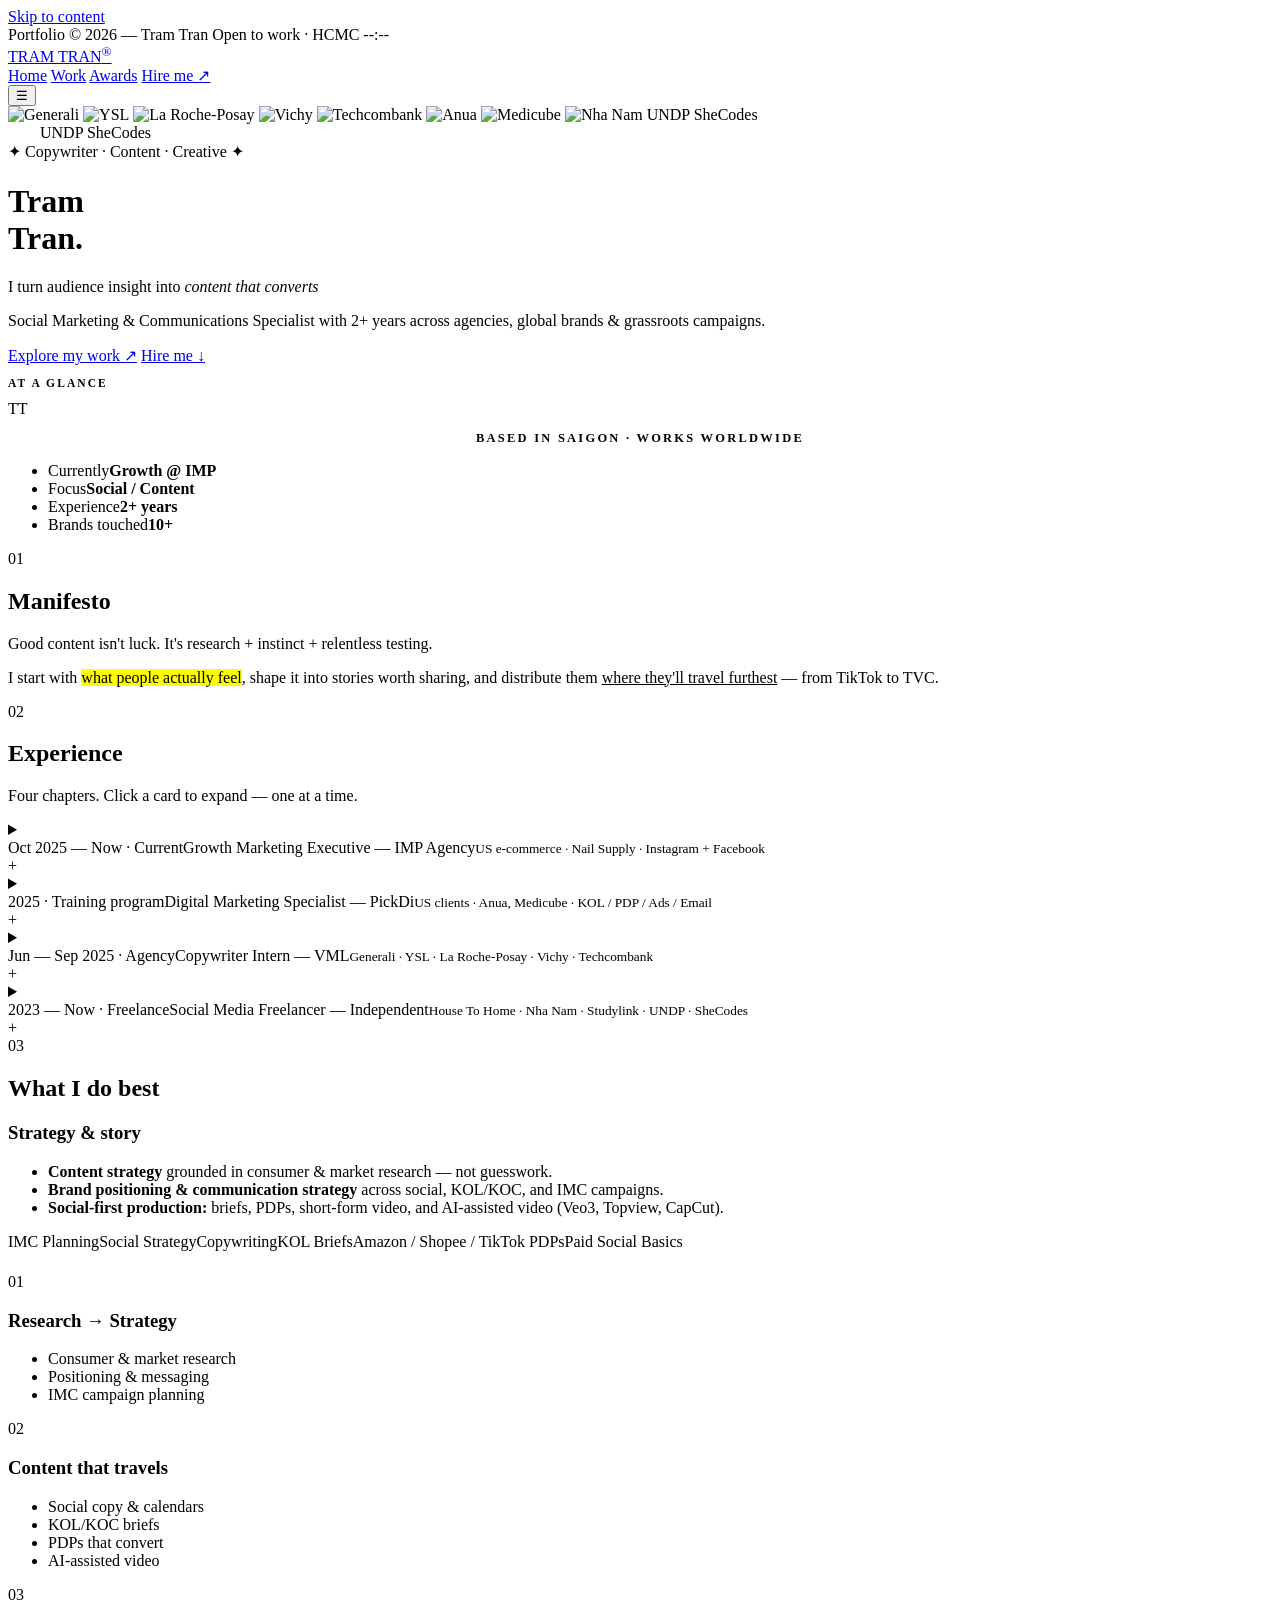
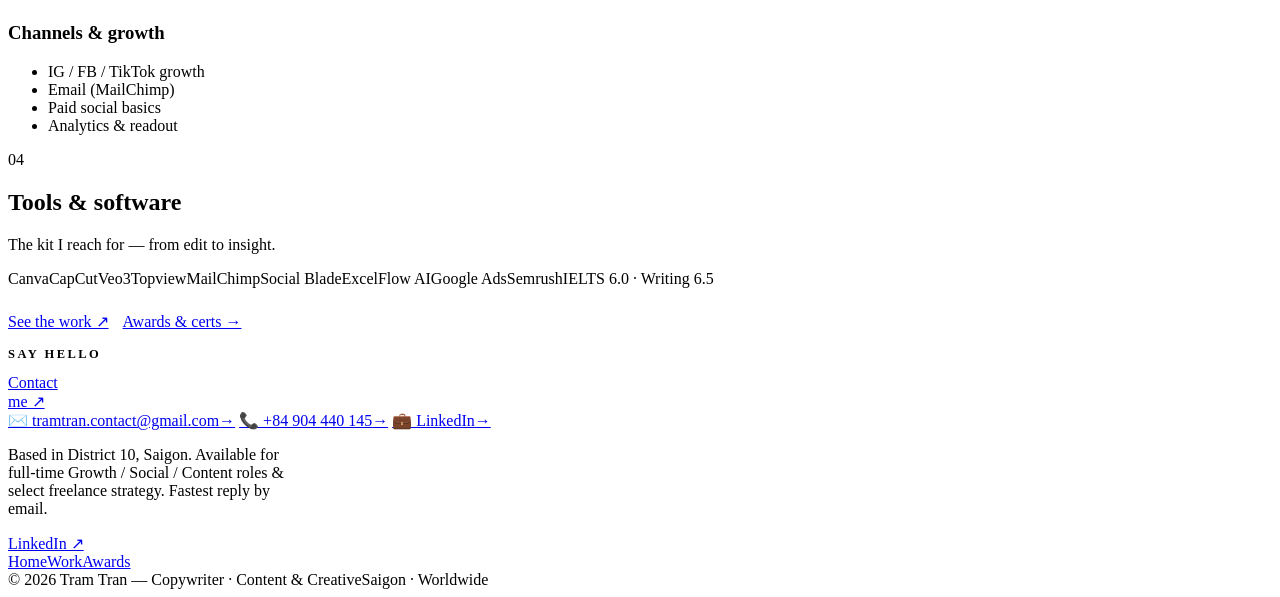
==== index.html @ 4efa406a "Add files via upload" ====
<!DOCTYPE html>
<html lang="en">
<head>
<meta charset="UTF-8" />
<meta name="viewport" content="width=device-width, initial-scale=1.0" />
<title>Tram Tran — Copywriter · Content & Creative Marketing</title>
<meta name="description" content="Portfolio of Tram Tran — Copywriter and Content & Creative Marketing professional. Campaign work, social content, and brand storytelling." />
<link rel="preconnect" href="https://fonts.googleapis.com">
<link rel="preconnect" href="https://fonts.gstatic.com" crossorigin>
<link href="https://fonts.googleapis.com/css2?family=Archivo+Black&family=Instrument+Serif:ital@0;1&family=Space+Grotesk:wght@400;500;700&display=swap" rel="stylesheet">
<link rel="stylesheet" href="assets/css/style.css" />
</head>
<body data-page="home">
<a class="skip" href="#main">Skip to content</a>

<div class="topbar">
  <span>Portfolio © 2026 — Tram Tran</span>
  <span class="live"><span class="pulse"></span> Open to work · <span id="clock">HCMC --:--</span></span>
</div>

<nav class="site" aria-label="Primary">
  <div class="wrap nav-in">
    <a class="logo" href="index.html">TRAM TRAN<sup>®</sup></a>
    <div class="menu" id="menu">
      <a href="index.html" data-nav="home">Home</a>
      <a href="work.html" data-nav="work">Work</a>
      <a href="awards.html" data-nav="awards">Awards</a>
      <a class="hire" href="https://www.linkedin.com/in/tranthithuytram/" target="_blank" rel="noopener">Hire me ↗</a>
    </div>
    <button class="burger" id="burger" aria-label="Toggle menu" aria-expanded="false" onclick="this.setAttribute('aria-expanded', document.getElementById('menu').classList.toggle('open'))">☰</button>
  </div>
</nav>

<div class="logo-marquee" role="region" aria-label="Brands I've worked with">
  <div class="lm-track">
    <div class="lm-set">
      <span class="lm-item"><img src="assets/logos/generali.png" alt="Generali" loading="lazy" /></span>
      <span class="lm-item"><img src="assets/logos/ysl.png" alt="YSL" loading="lazy" /></span>
      <span class="lm-item"><img src="assets/logos/la-roche-posay.png" alt="La Roche-Posay" loading="lazy" /></span>
      <span class="lm-item"><img src="assets/logos/vichy.png" alt="Vichy" loading="lazy" /></span>
      <span class="lm-item"><img src="assets/logos/techcombank.png" alt="Techcombank" loading="lazy" /></span>
      <span class="lm-item"><img src="assets/logos/anua.png" alt="Anua" loading="lazy" /></span>
      <span class="lm-item"><img src="assets/logos/medicube.png" alt="Medicube" loading="lazy" /></span>
      <span class="lm-item"><img src="assets/logos/nha-nam.png" alt="Nha Nam" loading="lazy" /></span>
      <span class="lm-item"><span class="lm-name">UNDP</span></span>
      <span class="lm-item"><span class="lm-name">SheCodes</span></span>
    </div>
    <div class="lm-set" aria-hidden="true">
      <span class="lm-item"><img src="assets/logos/generali.png" alt="" loading="lazy" /></span>
      <span class="lm-item"><img src="assets/logos/ysl.png" alt="" loading="lazy" /></span>
      <span class="lm-item"><img src="assets/logos/la-roche-posay.png" alt="" loading="lazy" /></span>
      <span class="lm-item"><img src="assets/logos/vichy.png" alt="" loading="lazy" /></span>
      <span class="lm-item"><img src="assets/logos/techcombank.png" alt="" loading="lazy" /></span>
      <span class="lm-item"><img src="assets/logos/anua.png" alt="" loading="lazy" /></span>
      <span class="lm-item"><img src="assets/logos/medicube.png" alt="" loading="lazy" /></span>
      <span class="lm-item"><img src="assets/logos/nha-nam.png" alt="" loading="lazy" /></span>
      <span class="lm-item"><span class="lm-name">UNDP</span></span>
      <span class="lm-item"><span class="lm-name">SheCodes</span></span>
    </div>
  </div>
</div>

<header class="hero">
  <div class="wrap hero-grid">
    <div>
      <span class="kick">✦ Copywriter · Content · Creative ✦</span>
      <h1 class="display mega">Tram<br /><span class="stroke">Tran</span><span style="color:var(--orange)">.</span></h1>
      <p class="subtitle">I turn audience insight into <em id="roles">content that converts</em></p>
      <p class="hero-desc">Social Marketing &amp; Communications Specialist with 2+ years across agencies, global brands &amp; grassroots campaigns.</p>
      <div class="hero-cta">
        <a class="btn hot" href="work.html">Explore my work ↗</a>
        <a class="btn" href="#hello">Hire me ↓</a>
      </div>
    </div>
    <aside class="badge-card" aria-label="At a glance">
      <p style="font-size:.72rem;font-weight:700;letter-spacing:.18em">AT A GLANCE</p>
      <div class="mono">TT</div>
      <p style="text-align:center;font-size:.78rem;letter-spacing:.18em;font-weight:700">BASED IN SAIGON · WORKS WORLDWIDE</p>
      <ul>
        <li><span>Currently</span><b>Growth @ IMP</b></li>
        <li><span>Focus</span><b>Social / Content</b></li>
        <li><span>Experience</span><b>2+ years</b></li>
        <li><span>Brands touched</span><b>10+</b></li>
      </ul>
    </aside>
  </div>
</header>

<main id="main">
<div class="wrap">

  <section class="block" aria-labelledby="manifesto-h">
    <div class="sec-head reveal"><span class="num">01</span><h2 class="big" id="manifesto-h">Mani<span class="hl">festo</span></h2></div>
    <p class="lead reveal">Good content isn't luck. It's research + instinct + relentless testing.</p>
    <p class="manifesto reveal">I start with <mark>what people actually feel</mark>, shape it into stories worth sharing, and distribute them <u>where they'll travel furthest</u> — from TikTok to TVC.</p>
  </section>

  <section class="block" aria-labelledby="exp-h">
    <div class="sec-head reveal"><span class="num">02</span><h2 class="big" id="exp-h">Experi<span class="hl">ence</span></h2></div>
    <p class="lead reveal">Four chapters. Click a card to expand — one at a time.</p>

    <details class="exp reveal" id="exp-imp">
      <summary><div><span class="when now">Oct 2025 — Now · Current</span><span class="t">Growth Marketing Executive — IMP Agency</span><small>US e-commerce · Nail Supply · Instagram + Facebook</small></div><span class="plus" aria-hidden="true">+</span></summary>
      <div class="d-body">
        <ul>
          <li>Built and managed Instagram &amp; Facebook from zero to <strong>8,000 organic reach / month</strong>.</li>
          <li>Researched US e-commerce customers to propose channel strategy, content pillars, and posting cadence.</li>
          <li>Develop content ideas and publish blog content on the website.</li>
        </ul>
        <p class="role-line">References: IMP Marketing (Facebook · Instagram) · Nail Supply Brand Owner (Instagram)</p>
        <a class="view-link" href="work/imp-marketing.html">View projects ↗</a>
      </div>
    </details>

    <details class="exp reveal" id="exp-pickdi">
      <summary><div><span class="when">2025 · Training program</span><span class="t">Digital Marketing Specialist — PickDi</span><small>US clients · Anua, Medicube · KOL / PDP / Ads / Email</small></div><span class="plus" aria-hidden="true">+</span></summary>
      <div class="d-body">
        <ul>
          <li>Wrote and designed <strong>content briefs for US KOLs/KOCs</strong> promoting skincare brands (Anua, Medicube).</li>
          <li>Wrote Product Detail Pages (PDPs) for <strong>Amazon, Shopee &amp; TikTok Shop</strong>.</li>
          <li>Supported email marketing campaigns for US clients; operated Facebook &amp; TikTok Ads under senior guidance.</li>
        </ul>
        <a class="view-link" href="work/pickdi.html">View projects ↗</a>
      </div>
    </details>

    <details class="exp reveal" id="exp-vml">
      <summary><div><span class="when">Jun — Sep 2025 · Agency</span><span class="t">Copywriter Intern — VML</span><small>Generali · YSL · La Roche-Posay · Vichy · Techcombank</small></div><span class="plus" aria-hidden="true">+</span></summary>
      <div class="d-body">
        <ul>
          <li>Supported development of Generali TVC <em>“Sống trọn vẹn từng khoảnh khắc.”</em></li>
          <li>Wrote TikTok content briefs for <strong>YSL, La Roche-Posay &amp; Vichy</strong>; contributed strategic ideation for <strong>YSL Libre Q3 2025</strong>.</li>
          <li>Wrote social content for Techcombank <em>“Anh Trai Vượt Ngàn Chông Gai”</em> concert — Days 7 &amp; 8.</li>
        </ul>
        <a class="view-link" href="work/vml-yr.html">View projects ↗</a>
      </div>
    </details>

    <details class="exp reveal" id="exp-freelance">
      <summary><div><span class="when">2023 — Now · Freelance</span><span class="t">Social Media Freelancer — Independent</span><small>House To Home · Nha Nam · Studylink · UNDP · SheCodes</small></div><span class="plus" aria-hidden="true">+</span></summary>
      <div class="d-body">
        <ul>
          <li><strong>House To Home (2025):</strong> fanpage content design &amp; writing; monthly content ideation.</li>
          <li><strong>Nha Nam Publishing (2025):</strong> content strategy &amp; social posts; coordinated book events.</li>
          <li><strong>Study-abroad TikTok (2024, with Studylink):</strong> channel content &amp; video production.</li>
          <li><strong>UNDP YDCC (2024) &amp; SheCodes Vietnam (2023):</strong> social content; coordinated design &amp; tech teams.</li>
        </ul>
        <a class="view-link" href="work/freelance.html">View projects ↗</a>
      </div>
    </details>
  </section>

  <section class="block" aria-labelledby="dobest-h">
    <div class="sec-head reveal"><span class="num">03</span><h2 class="big" id="dobest-h">What I <span class="hl">do best</span></h2></div>
    <div class="about-grid single">
      <div class="about-card reveal">
        <h3>Strategy &amp; story</h3>
        <ul>
          <li><strong>Content strategy</strong> grounded in consumer &amp; market research — not guesswork.</li>
          <li><strong>Brand positioning &amp; communication strategy</strong> across social, KOL/KOC, and IMC campaigns.</li>
          <li><strong>Social-first production:</strong> briefs, PDPs, short-form video, and AI-assisted video (Veo3, Topview, CapCut).</li>
        </ul>
        <div class="tool-cloud">
          <span>IMC Planning</span><span>Social Strategy</span><span>Copywriting</span><span>KOL Briefs</span><span>Amazon / Shopee / TikTok PDPs</span><span>Paid Social Basics</span>
        </div>
      </div>
    </div>
    <div class="serv-grid" style="margin-top:22px">
      <div class="serv reveal"><div class="big">01</div><h3>Research → Strategy</h3><ul><li>Consumer &amp; market research</li><li>Positioning &amp; messaging</li><li>IMC campaign planning</li></ul></div>
      <div class="serv reveal"><div class="big">02</div><h3>Content that travels</h3><ul><li>Social copy &amp; calendars</li><li>KOL/KOC briefs</li><li>PDPs that convert</li><li>AI-assisted video</li></ul></div>
      <div class="serv reveal"><div class="big">03</div><h3>Channels &amp; growth</h3><ul><li>IG / FB / TikTok growth</li><li>Email (MailChimp)</li><li>Paid social basics</li><li>Analytics &amp; readout</li></ul></div>
    </div>
  </section>

  <section class="block" aria-labelledby="tools-h">
    <div class="sec-head reveal"><span class="num">04</span><h2 class="big" id="tools-h">Tools <span class="hl">&amp; soft</span>ware</h2></div>
    <p class="lead reveal">The kit I reach for — from edit to insight.</p>
    <div class="tool-cloud reveal">
      <span>Canva</span><span>CapCut</span><span>Veo3</span><span>Topview</span><span>MailChimp</span><span>Social Blade</span><span>Excel</span><span>Flow AI</span><span>Google Ads</span><span>Semrush</span><span>IELTS 6.0 · Writing 6.5</span>
    </div>
    <p class="reveal" style="margin-top:24px"><a class="btn hot" href="work.html">See the work ↗</a> <a class="btn" href="awards.html" style="margin-left:10px">Awards &amp; certs →</a></p>
  </section>

</div>
</main>

<footer class="site" id="hello">
  <div class="wrap">
    <p style="letter-spacing:.2em;font-weight:700;font-size:.78rem">SAY HELLO</p>
    <a class="giant" href="mailto:tramtran.contact@gmail.com">Contact<br />me ↗</a>
    <div class="f-grid">
      <div class="f-card">
        <a href="mailto:tramtran.contact@gmail.com"><span>✉️ tramtran.contact@gmail.com</span><span>→</span></a>
        <a href="tel:+84904440145"><span>📞 +84 904 440 145</span><span>→</span></a>
        <a href="https://www.linkedin.com/in/tranthithuytram/" target="_blank" rel="noopener"><span>💼 LinkedIn</span><span>→</span></a>
      </div>
      <div>
        <p style="max-width:36ch">Based in District 10, Saigon. Available for full-time Growth / Social / Content roles &amp; select freelance strategy. Fastest reply by email.</p>
        <div class="hero-cta"><a class="btn" style="background:var(--lime)" href="https://www.linkedin.com/in/tranthithuytram/" target="_blank" rel="noopener">LinkedIn ↗</a></div>
        <div class="f-nav"><a href="index.html">Home</a><a href="work.html">Work</a><a href="awards.html">Awards</a></div>
      </div>
    </div>
    <div class="bottom"><span>© <span id="yr">2026</span> Tram Tran — Copywriter · Content &amp; Creative</span><span>Saigon · Worldwide</span></div>
  </div>
</footer>

<script src="assets/js/main.js" defer></script>
</body>
</html>
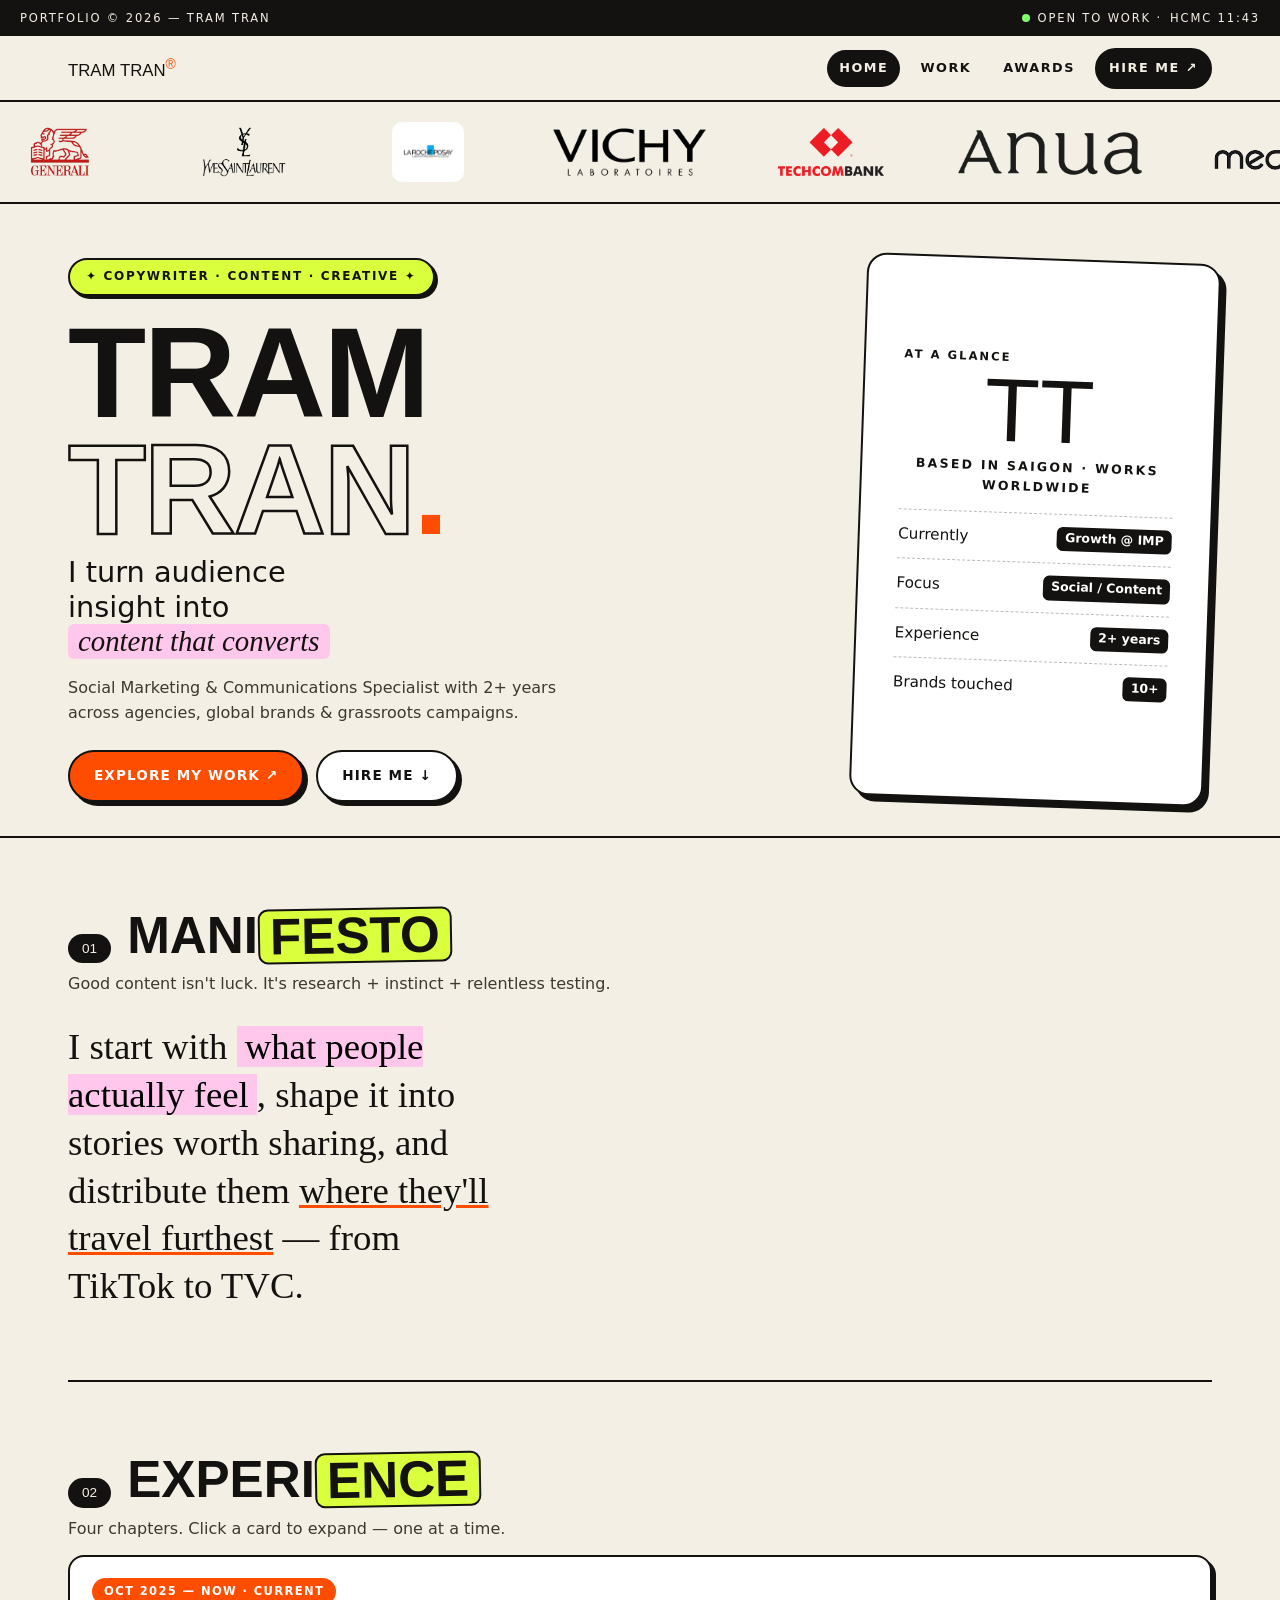
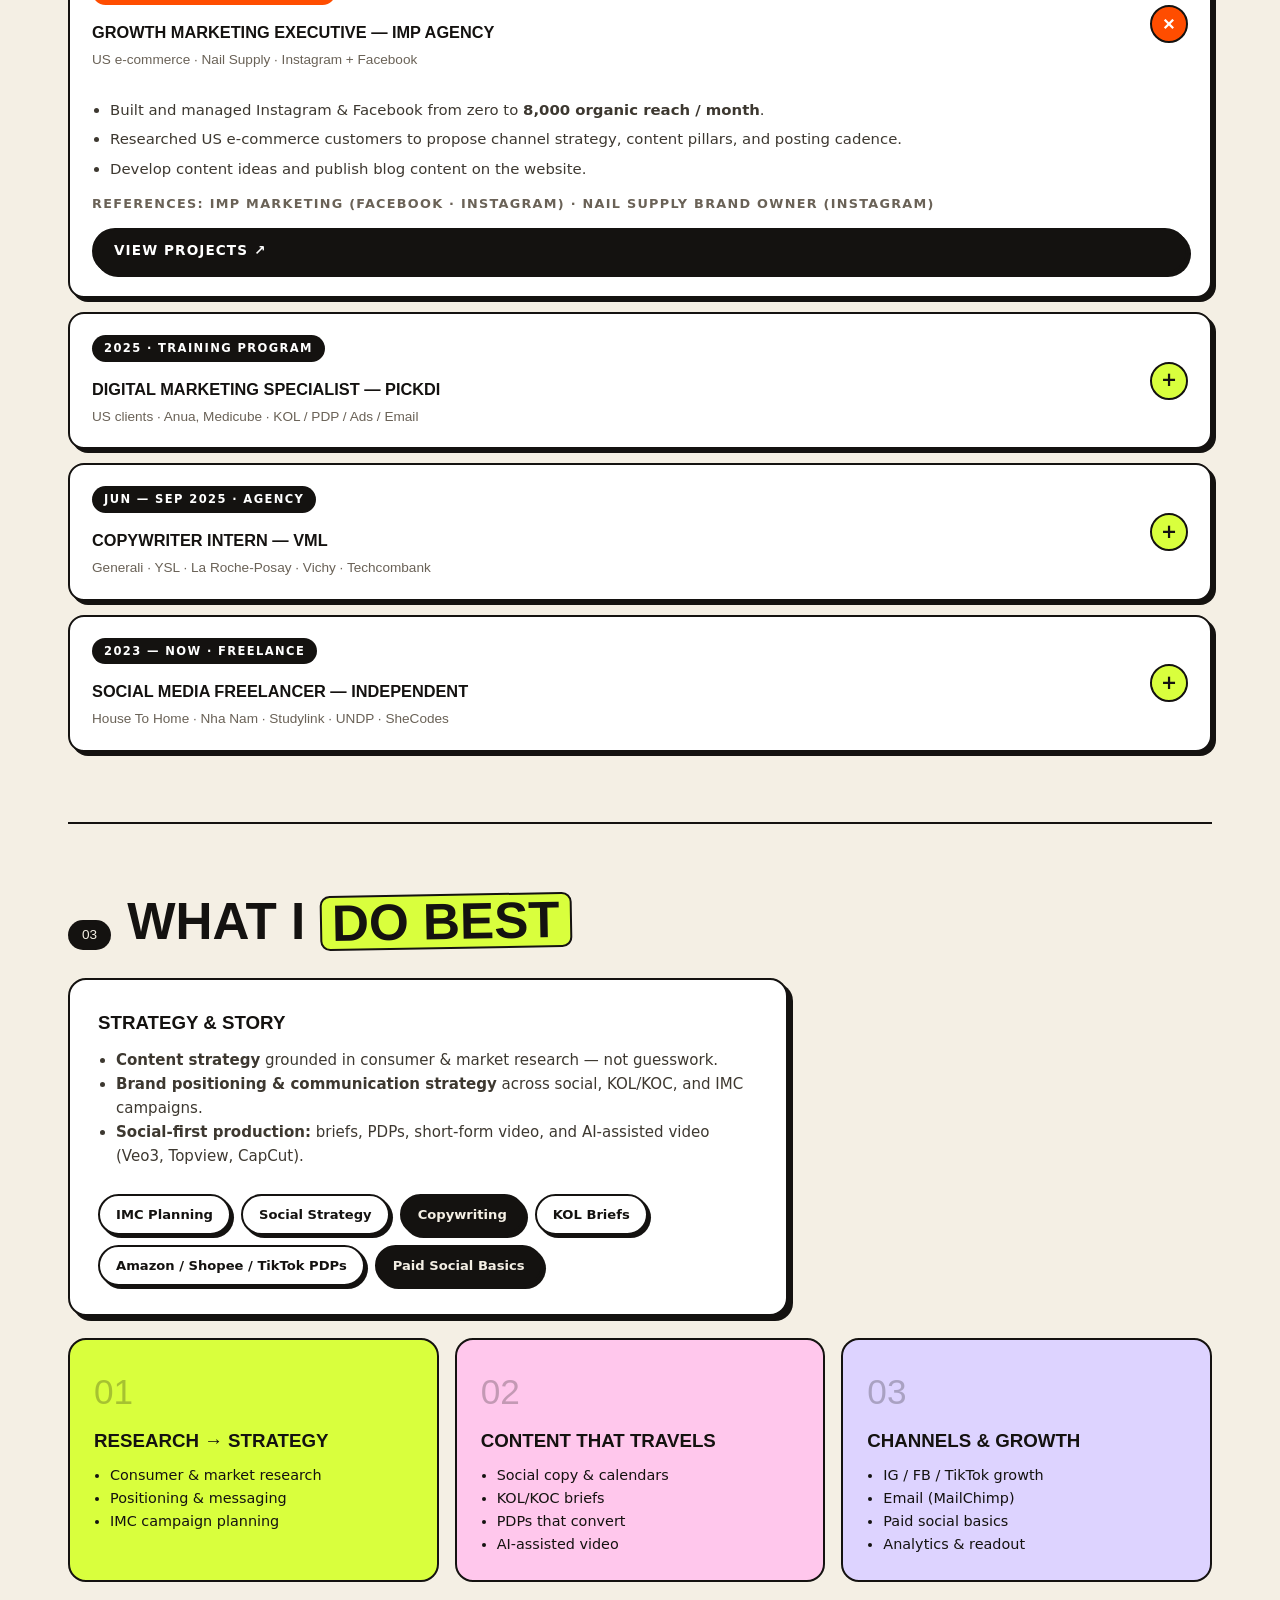
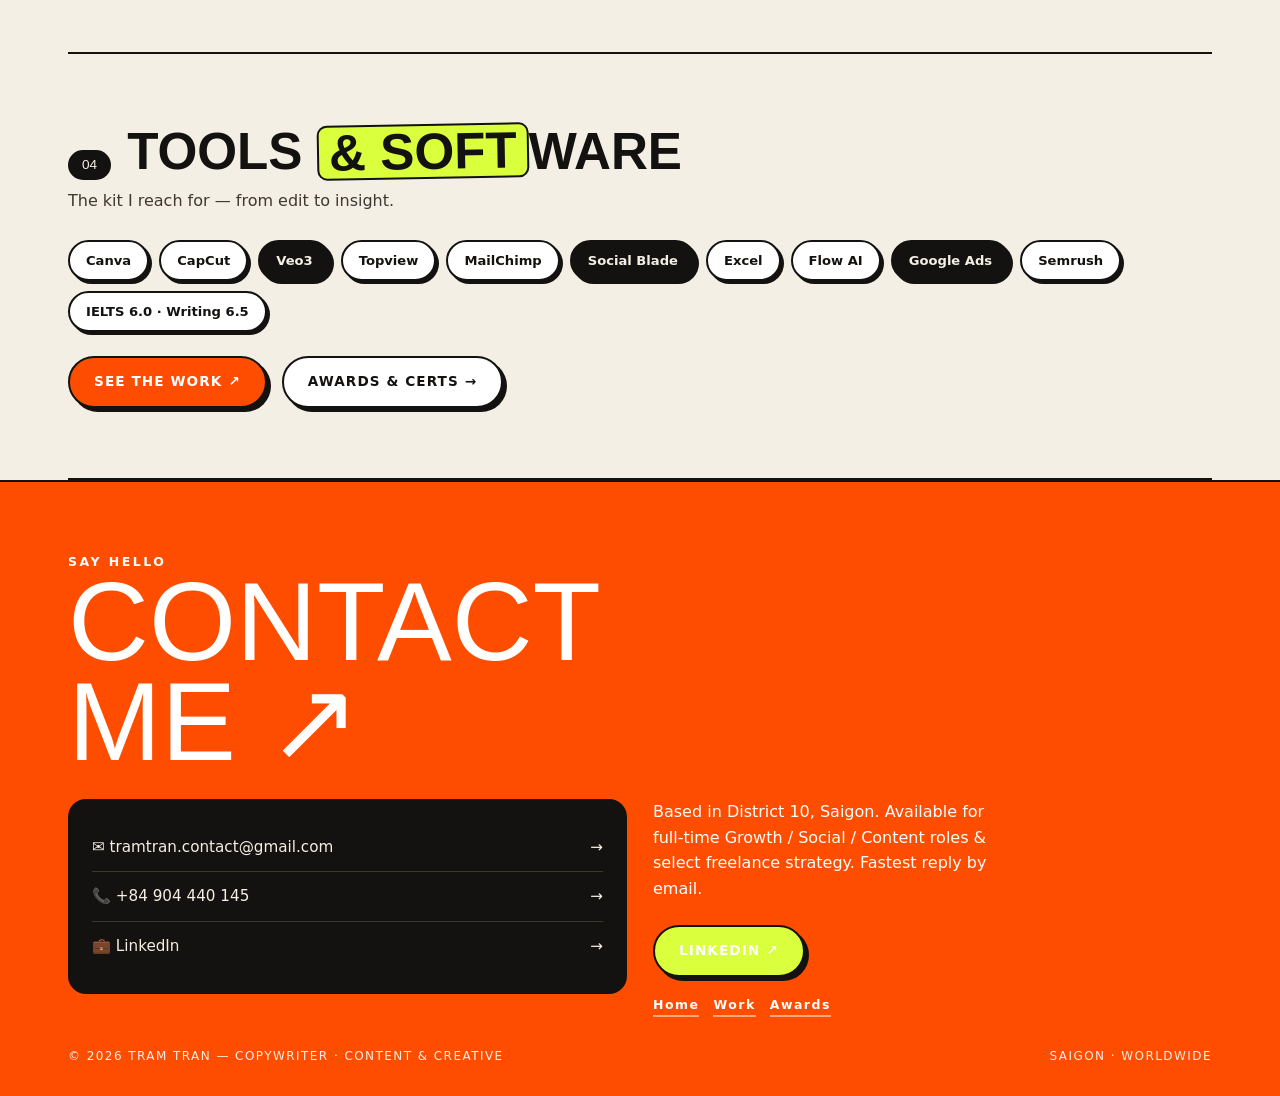
==== commit 3e7cba0e: "Update index.html" ====
--- a/index.html
+++ b/index.html
@@ -8,7 +8,7 @@
 <link rel="preconnect" href="https://fonts.googleapis.com">
 <link rel="preconnect" href="https://fonts.gstatic.com" crossorigin>
 <link href="https://fonts.googleapis.com/css2?family=Archivo+Black&family=Instrument+Serif:ital@0;1&family=Space+Grotesk:wght@400;500;700&display=swap" rel="stylesheet">
-<link rel="stylesheet" href="assets/css/style.css" />
+<link rel="stylesheet" href="../assets/css/style.css" />
 </head>
 <body data-page="home">
 <a class="skip" href="#main">Skip to content</a>
--- a/assets/css/style.css
+++ b/assets/css/style.css
@@ -0,0 +1,326 @@
+/* Tram Tran portfolio — shared design system (extracted from creative.html, Phase 1 restructure) */
+:root{
+  --paper:#f4efe4; --ink:#141210; --orange:#ff4d00; --lime:#d9ff3d;
+  --pink:#ffc7ec; --lilac:#ddd3ff; --line:#141210; --grey:#3d3830; --muted:#6a6257;
+}
+*{margin:0;padding:0;box-sizing:border-box}
+html{scroll-behavior:smooth}
+body{background:var(--paper);color:var(--ink);font-family:"Space Grotesk",system-ui,-apple-system,"Segoe UI",sans-serif;line-height:1.6;overflow-x:hidden}
+::selection{background:var(--orange);color:#fff}
+a{color:inherit}
+img{max-width:100%;display:block}
+.wrap{max-width:1200px;margin:0 auto;padding:0 28px}
+.display{font-family:"Archivo Black","Arial Black",sans-serif;text-transform:uppercase;line-height:.92;letter-spacing:-.02em}
+.skip{position:absolute;left:-999px;top:0;background:var(--ink);color:#fff;padding:10px 16px;z-index:99}
+.skip:focus{left:8px;top:8px}
+a:focus-visible,button:focus-visible,summary:focus-visible{outline:3px solid var(--orange);outline-offset:2px}
+
+/* announcement + nav */
+.topbar{background:var(--ink);color:var(--paper);font-size:.72rem;letter-spacing:.16em;text-transform:uppercase;display:flex;justify-content:space-between;padding:9px 20px;gap:12px;flex-wrap:wrap}
+.topbar .live{display:flex;align-items:center;gap:8px}
+.pulse{width:8px;height:8px;border-radius:50%;background:#7dff6a;animation:bl 1.4s infinite}
+@keyframes bl{50%{opacity:.3}}
+nav.site{border-bottom:2px solid var(--line);position:sticky;top:0;background:var(--paper);z-index:40}
+.nav-in{display:flex;justify-content:space-between;align-items:center;height:64px}
+.logo{font-family:"Archivo Black","Arial Black",sans-serif;font-size:1.05rem;text-decoration:none}
+.logo sup{color:var(--orange)}
+.menu{display:flex;gap:8px;align-items:center;font-size:.8rem;font-weight:700;letter-spacing:.12em;text-transform:uppercase}
+.menu a{text-decoration:none;position:relative;padding:8px 12px;border-radius:100px}
+.menu a:hover{background:#fff;border:2px solid var(--line);padding:6px 10px}
+.menu a.active{background:var(--ink);color:var(--paper)}
+.menu a.hire{background:var(--ink);color:var(--paper);border:2px solid var(--line)}
+.menu a.hire:hover,.menu a.hire.active{background:var(--orange)}
+.burger{display:none;background:#fff;border:2px solid var(--line);border-radius:10px;font-size:1.2rem;padding:4px 12px;cursor:pointer}
+
+/* hero (home) */
+.hero{border-bottom:2px solid var(--line);position:relative;padding:54px 0 0}
+.hero-grid{display:grid;grid-template-columns:1.5fr .7fr;gap:30px;align-items:stretch;padding-bottom:34px}
+.kick{display:inline-block;border:2px solid var(--line);border-radius:100px;padding:7px 16px;font-size:.75rem;font-weight:700;letter-spacing:.14em;text-transform:uppercase;background:var(--lime);box-shadow:3px 3px 0 var(--line)}
+h1.mega{font-size:clamp(3.4rem,10vw,8.5rem);margin:18px 0 6px}
+h1.mega .stroke{color:transparent;-webkit-text-stroke:2.5px var(--ink)}
+.subtitle{font-size:clamp(1.2rem,2.6vw,1.8rem);max-width:16ch;line-height:1.2}
+.subtitle em{font-family:"Instrument Serif",Georgia,serif;font-style:italic;font-weight:400;background:var(--pink);padding:0 10px;border-radius:6px;white-space:nowrap}
+.hero-desc{max-width:52ch;margin-top:16px;color:var(--grey)}
+.hero-cta{display:flex;gap:12px;margin:24px 0 0;flex-wrap:wrap}
+.btn{border:2px solid var(--line);border-radius:100px;padding:13px 24px;font-weight:700;font-size:.85rem;letter-spacing:.08em;text-transform:uppercase;text-decoration:none;box-shadow:4px 4px 0 var(--line);transition:.18s;display:inline-block;background:#fff}
+.btn:hover{transform:translate(-2px,-2px);box-shadow:6px 6px 0 var(--line)}
+.btn.hot{background:var(--orange);color:#fff}
+.badge-card{border:2px solid var(--line);border-radius:20px;background:#fff;padding:clamp(24px,3vw,44px);position:relative;transform:rotate(2deg);box-shadow:6px 6px 0 var(--line);display:flex;flex-direction:column;justify-content:center;height:100%;min-height:100%}
+.badge-card .stamp{position:absolute;top:-34px;right:-18px;width:92px;height:92px;background:var(--orange);color:#fff;border:2px solid var(--line);border-radius:50%;display:grid;place-items:center;font-size:.62rem;font-weight:700;text-align:center;letter-spacing:.1em}
+.mono{font-family:"Archivo Black","Arial Black",sans-serif;font-size:clamp(4rem,7vw,6.5rem);line-height:1;text-align:center}
+.badge-card ul{list-style:none;margin-top:16px;font-size:.95rem}
+.badge-card li{border-top:1px dashed #bbb;padding:12px 0;display:flex;justify-content:space-between;gap:10px}
+.badge-card li b{background:var(--ink);color:#fff;border-radius:6px;padding:1px 8px;font-size:.78rem}
+
+/* logo marquee (home, above hero) */
+.logo-marquee{background:var(--paper);border-bottom:2px solid var(--line);overflow:hidden;padding:20px 0}
+.lm-track{display:flex;width:max-content;animation:lm 34s linear infinite}
+.lm-set{display:flex;align-items:center;gap:64px;padding-right:64px}
+.lm-item{display:flex;align-items:center;justify-content:center;gap:12px;flex:none;min-width:120px}
+.lm-item img{height:52px;width:auto;max-width:190px;object-fit:contain;filter:grayscale(0)}
+.lm-item img[src*="la-roche"]{height:60px;background:#fff;border-radius:10px;padding:4px 10px}
+.lm-name{font-family:"Archivo Black","Arial Black",sans-serif;font-size:.85rem;text-transform:uppercase;letter-spacing:.04em;white-space:nowrap}
+.lm-flag{font-size:.6rem;font-weight:700;background:var(--ink);color:#fff;border-radius:100px;padding:3px 10px;letter-spacing:.12em;text-transform:uppercase;white-space:nowrap}
+.logo-marquee:hover .lm-track{animation-play-state:paused}
+@keyframes lm{to{transform:translateX(-50%)}}
+
+/* experience accordion: single-open, smooth, keyboard-friendly */
+details.exp summary{transition:background .2s}
+details.exp summary:hover{background:var(--lime)}
+details.exp .d-body{display:grid;grid-template-rows:0fr;transition:grid-template-rows .35s ease;padding:0 22px}
+details.exp .d-body>*{overflow:hidden}
+details.exp[open] .d-body{grid-template-rows:1fr;padding:0 22px 22px}
+details.exp[open] .plus{background:var(--orange);color:#fff;transform:rotate(45deg)}
+details.exp .plus{transition:transform .25s,background .25s}
+.view-link{display:inline-block;margin-top:14px;font-weight:700;font-size:.85rem;letter-spacing:.08em;text-transform:uppercase;text-decoration:none;background:var(--ink);color:#fff;border:2px solid var(--line);border-radius:100px;padding:10px 20px;box-shadow:3px 3px 0 var(--line)}
+.view-link:hover{background:var(--orange)}
+
+/* marquee */
+.marquee{border-bottom:2px solid var(--line);background:var(--ink);color:var(--paper);overflow:hidden;white-space:nowrap;padding:14px 0}
+.marquee span{font-family:"Archivo Black","Arial Black",sans-serif;font-size:1.05rem;text-transform:uppercase;margin-right:18px}
+.marquee .o{color:var(--orange)} .marquee .l{color:var(--lime)}
+.track{display:inline-block;animation:mq 26s linear infinite}
+@keyframes mq{to{transform:translateX(-50%)}}
+@media(prefers-reduced-motion:reduce){.track,.pulse,.lm-track{animation:none}html{scroll-behavior:auto}}
+
+/* sections */
+section.block{padding:70px 0;border-bottom:2px solid var(--line)}
+.sec-head{display:flex;align-items:baseline;gap:16px;flex-wrap:wrap;margin-bottom:8px}
+.num{font-family:"Archivo Black","Arial Black",sans-serif;background:var(--ink);color:var(--paper);border-radius:100px;padding:4px 14px;font-size:.85rem}
+h2.big{font-family:"Archivo Black","Arial Black",sans-serif;font-size:clamp(1.9rem,4.5vw,3.2rem);text-transform:uppercase;line-height:1}
+h2.big .hl{background:var(--lime);padding:0 10px;border:2px solid var(--line);border-radius:10px;display:inline-block;transform:rotate(-1deg)}
+.lead{color:var(--grey);max-width:70ch}
+.manifesto{font-family:"Instrument Serif",Georgia,serif;font-size:clamp(1.5rem,3.2vw,2.3rem);line-height:1.3;margin-top:26px;max-width:24ch}
+.manifesto mark{background:var(--pink);padding:0 8px}
+.manifesto u{text-decoration-color:var(--orange);text-decoration-thickness:3px}
+
+/* inner page hero */
+.page-hero{border-bottom:2px solid var(--line);padding:56px 0 40px}
+.crumbs{font-size:.75rem;font-weight:700;letter-spacing:.14em;text-transform:uppercase;color:var(--muted)}
+.crumbs a{text-decoration:none;border-bottom:2px solid var(--orange)}
+.page-hero h1{font-family:"Archivo Black","Arial Black",sans-serif;text-transform:uppercase;font-size:clamp(2.4rem,6vw,4.6rem);line-height:.95;margin:14px 0 10px}
+.page-hero h1 .hl{background:var(--lime);padding:0 12px;border:2px solid var(--line);border-radius:12px;display:inline-block;transform:rotate(-1deg)}
+.page-hero .standfirst{max-width:68ch;color:var(--grey);font-size:1.05rem}
+.meta-table{display:flex;flex-wrap:wrap;gap:10px;margin-top:20px}
+.meta-table div{border:2px solid var(--line);background:#fff;border-radius:100px;padding:8px 16px;font-size:.8rem;font-weight:700;box-shadow:3px 3px 0 var(--line)}
+.meta-table div b{background:var(--ink);color:#fff;border-radius:6px;padding:1px 8px;margin-right:6px;font-size:.75rem}
+
+/* work index rows + category cards */
+.work{margin-top:30px;border-top:2px solid var(--line)}
+.row{display:grid;grid-template-columns:70px 1fr 1.2fr auto;gap:18px;align-items:center;padding:24px 10px;border-bottom:2px solid var(--line);text-decoration:none;transition:.2s}
+.row:hover{background:#fff}
+.row .idx{font-family:"Archivo Black","Arial Black",sans-serif;font-size:1.2rem;color:var(--orange)}
+.row h3{font-family:"Archivo Black","Arial Black",sans-serif;font-size:1.25rem;text-transform:uppercase;line-height:1.1}
+.row p{font-size:.92rem;color:var(--grey)}
+.row .go{border:2px solid var(--line);width:46px;height:46px;border-radius:50%;display:grid;place-items:center;font-size:1.2rem;background:var(--lime);flex:none}
+.row:hover .go{background:var(--orange);color:#fff;transform:rotate(-35deg)}
+.tags{display:flex;gap:6px;flex-wrap:wrap;margin-top:8px}
+.tags i{font-style:normal;font-size:.7rem;font-weight:700;letter-spacing:.08em;text-transform:uppercase;border:1.5px solid var(--line);border-radius:100px;padding:3px 10px;background:var(--paper)}
+.cat-grid{display:grid;grid-template-columns:1fr 1fr;gap:18px;margin-top:30px}
+.cat-card{border:2px solid var(--line);border-radius:20px;background:#fff;overflow:hidden;box-shadow:5px 5px 0 var(--line);display:flex;flex-direction:column;text-decoration:none;transition:.2s}
+.cat-card:hover{transform:translateY(-4px) rotate(-.4deg)}
+.cat-visual{min-height:190px;display:grid;place-items:center;text-align:center;padding:28px;border-bottom:2px solid var(--line);font-family:"Archivo Black","Arial Black",sans-serif;text-transform:uppercase;font-size:1.4rem;line-height:1.05}
+.cat-visual--oneline{white-space:nowrap;font-size:1.35rem;letter-spacing:.01em}
+.cat-card:nth-child(1) .cat-visual{background:var(--lime)}
+.cat-card:nth-child(2) .cat-visual{background:var(--pink)}
+.cat-card:nth-child(3) .cat-visual{background:var(--lilac)}
+.cat-card:nth-child(4) .cat-visual{background:var(--ink);color:var(--paper)}
+.cat-card:nth-child(5) .cat-visual{background:var(--orange);color:#fff}
+.cat-body{padding:24px}
+.cat-body h3{font-family:"Archivo Black","Arial Black",sans-serif;text-transform:uppercase;font-size:1.3rem}
+.cat-body p{color:var(--grey);font-size:.93rem;margin-top:8px}
+.cat-cta{margin:16px 24px 24px;align-self:flex-start}
+
+/* visual placeholders — swap with real campaign assets in Phase 2 */
+.visual-placeholder{border:2px dashed var(--ink);border-radius:16px;background:repeating-linear-gradient(45deg,#fff,#fff 12px,#f1ead9 12px,#f1ead9 24px);padding:34px 24px;text-align:center;color:var(--ink)}
+.visual-placeholder b{display:block;font-family:"Archivo Black","Arial Black",sans-serif;text-transform:uppercase;letter-spacing:.02em}
+.visual-placeholder span{display:block;margin-top:8px;font-size:.85rem;color:var(--grey)}
+.visual-placeholder .ph-tag{display:inline-block;margin-bottom:10px;background:var(--ink);color:#fff;font-size:.68rem;font-weight:700;letter-spacing:.14em;border-radius:100px;padding:4px 12px}
+.vp-wide{min-height:280px;display:flex;flex-direction:column;justify-content:center}
+.vp-ratio{aspect-ratio:16/9;display:flex;flex-direction:column;justify-content:center}
+.vp-square{aspect-ratio:1/1;display:flex;flex-direction:column;justify-content:center}
+
+/* project blocks (reusable case-study template) */
+.proj-block{border:2px solid var(--line);border-radius:20px;background:#fff;box-shadow:5px 5px 0 var(--line);margin-top:22px;overflow:hidden}
+.proj-block .pb-head{display:flex;justify-content:space-between;gap:12px;align-items:center;flex-wrap:wrap;padding:22px 26px 0}
+.proj-block h3{font-family:"Archivo Black","Arial Black",sans-serif;text-transform:uppercase;font-size:1.35rem}
+.proj-block .pb-grid{display:grid;grid-template-columns:1fr 1fr;gap:22px;padding:20px 26px 26px;align-items:start}
+.proj-block .pb-grid.single{grid-template-columns:1fr}
+.proj-block ul{padding-left:18px;color:var(--grey);font-size:.94rem}
+.proj-block li{margin-bottom:6px}
+.role-line{font-size:.8rem;font-weight:700;letter-spacing:.1em;text-transform:uppercase;color:var(--muted);margin-top:6px}
+.result-strip{display:flex;gap:10px;flex-wrap:wrap;margin-top:14px}
+.result-strip span{border:2px solid var(--line);border-radius:12px;background:var(--lime);padding:8px 14px;font-weight:700;font-size:.85rem;box-shadow:3px 3px 0 var(--line)}
+.result-strip span.plain{background:#fff}
+.pager{display:flex;justify-content:space-between;gap:14px;flex-wrap:wrap;margin-top:30px}
+.back-link{display:inline-block;margin-top:26px;font-weight:700;text-decoration:none;border-bottom:3px solid var(--orange)}
+
+/* experience accordion */
+details.exp{border:2px solid var(--line);border-radius:16px;background:#fff;margin-top:14px;overflow:hidden;box-shadow:4px 4px 0 var(--line)}
+details.exp summary{cursor:pointer;list-style:none;display:grid;grid-template-columns:1fr auto;gap:12px;align-items:center;padding:20px 22px;font-weight:700}
+details.exp summary::-webkit-details-marker{display:none}
+summary .t{font-family:"Archivo Black","Arial Black",sans-serif;text-transform:uppercase;font-size:1.02rem;display:block;margin-top:14px}
+summary small{display:block;font-family:"Space Grotesk",sans-serif;font-weight:500;color:var(--muted);font-size:.85rem;margin-top:4px}
+.plus{border:2px solid var(--line);border-radius:50%;width:38px;height:38px;display:grid;place-items:center;background:var(--lime);font-size:1.2rem;flex:none}
+details.exp[open] .plus{background:var(--orange);color:#fff;transform:rotate(45deg)}
+.d-body{padding:0 22px 22px;color:var(--grey);font-size:.93rem}
+.d-body ul{padding-left:18px;margin-top:8px}
+.d-body li{margin-bottom:6px}
+.when{display:inline-block;font-size:.72rem;font-weight:700;letter-spacing:.12em;text-transform:uppercase;background:var(--ink);color:#fff;border-radius:100px;padding:4px 12px;margin-bottom:0}
+.when.now{background:var(--orange)}
+.about-grid.single{grid-template-columns:1fr;max-width:720px}
+
+/* case galleries: soft cards, generous padding, subtle shadows */
+.case-grid{display:grid;grid-template-columns:repeat(3,1fr);gap:22px;margin-top:20px}
+.case-card{display:block;border:0;border-radius:18px;overflow:hidden;background:#fff;text-decoration:none;box-shadow:0 10px 28px rgba(20,18,16,.12);transition:transform .18s,box-shadow .18s}
+.case-card:hover{transform:translateY(-4px);box-shadow:0 16px 36px rgba(20,18,16,.18)}
+.case-card img{width:100%;height:auto;aspect-ratio:auto;object-fit:contain;display:block}
+.case-card .cc-body{padding:20px 22px 22px}
+.case-card .cc-body span{display:inline-block;font-size:.8rem;font-weight:700;letter-spacing:.08em;text-transform:uppercase;color:var(--orange);border-bottom:2px solid var(--orange);padding-bottom:3px}
+/* minimal social gallery: screenshot + Read More link */
+.social-grid{display:grid;grid-template-columns:repeat(3,1fr);gap:28px;margin-top:20px;align-items:start}
+.social-item{display:flex;flex-direction:column;align-items:center;gap:12px}
+.social-item img{width:100%;border-radius:14px;display:block;box-shadow:0 10px 26px rgba(20,18,16,.14)}
+.social-item a{font-size:.85rem;font-weight:700;letter-spacing:.08em;text-transform:uppercase;text-decoration:none;border-bottom:2px solid var(--orange);padding-bottom:2px}
+.social-item a:hover{color:var(--orange)}
+/* portfolio screenshots: full-proportion, soft shadow, no borders */
+.shot{width:100%;height:auto;border-radius:14px;display:block;box-shadow:0 10px 26px rgba(20,18,16,.14)}
+/* polish: cap showcase shots and never upscale small sources */
+.shot-pad > img.shot{max-width:880px;margin-inline:auto}
+.case-grid--fit > *{aspect-ratio:1/1;display:flex;align-items:center;justify-content:center;overflow:hidden}
+.case-grid--fit img{width:100%;height:100%;aspect-ratio:auto;object-fit:contain}
+.case-grid--fit-tall > *{aspect-ratio:3/4}
+.case-grid--banner-last > :last-child{grid-column:1/-1;width:100%;max-width:640px;justify-self:center;aspect-ratio:auto}
+.case-grid--banner-last > :last-child img{width:100%;height:auto}
+.case-grid--four{grid-template-columns:repeat(4,1fr)}
+.cert-card .visual-placeholder img{width:auto;max-width:300px;margin:0 auto}
+@media(max-width:640px){
+  .case-grid--four{grid-template-columns:1fr 1fr}
+}
+.shot-hero{border-radius:18px;margin-top:22px}
+.shot-pad{padding:0 26px 26px}
+/* P2 case rows: email visual + description side by side */
+.p2-row{display:grid;grid-template-columns:1.15fr .85fr;gap:22px;align-items:center;padding:18px 26px}
+.p2-row + .p2-row{border-top:2px dashed #d8d0bd}
+.p2-row h4{font-family:"Archivo Black","Arial Black",sans-serif;text-transform:uppercase;font-size:1rem}
+.p2-row p{font-size:.88rem;color:var(--grey);margin-top:8px}
+.contrib{display:grid;grid-template-columns:1fr 1fr;gap:14px;margin-top:18px}
+.contrib div{border:2px solid var(--line);border-radius:14px;padding:16px 18px;background:var(--paper)}
+.contrib div:first-child{background:var(--lime)}
+.contrib div:last-child{background:var(--pink)}
+.contrib b{font-family:"Archivo Black","Arial Black",sans-serif;text-transform:uppercase;font-size:.95rem}
+.contrib p{font-size:.88rem;color:var(--grey);margin-top:6px}
+.takeaway{border:2px solid var(--line);border-radius:16px;background:var(--ink);color:var(--paper);padding:26px;font-family:"Instrument Serif",Georgia,serif;font-size:clamp(1.15rem,2.4vw,1.5rem);line-height:1.4;margin-top:20px;box-shadow:5px 5px 0 var(--line)}
+.takeaway em{color:var(--lime);font-style:italic}
+.steps{display:grid;grid-template-columns:repeat(4,1fr);gap:12px;margin-top:18px}
+.steps div{border:2px solid var(--line);border-radius:14px;background:#fff;padding:16px;box-shadow:3px 3px 0 var(--line)}
+.steps .n{font-family:"Archivo Black","Arial Black",sans-serif;color:var(--orange);font-size:1rem}
+.steps b{display:block;font-size:.85rem;text-transform:uppercase;letter-spacing:.04em;margin:6px 0}
+.steps p{font-size:.83rem;color:var(--grey)}
+.meta-tags{display:flex;flex-wrap:wrap;gap:8px;margin-top:16px}
+.meta-tags span{border:2px solid var(--line);border-radius:100px;padding:6px 14px;font-size:.75rem;font-weight:700;background:#fff;box-shadow:2px 2px 0 var(--line)}
+.meta-tags span b{background:var(--ink);color:#fff;border-radius:6px;padding:1px 7px;margin-right:6px}
+
+/* sliding image banner: full-proportion slides, smooth transform */
+.banner{position:relative;margin-top:20px;border-radius:18px;background:#fff;box-shadow:0 10px 28px rgba(20,18,16,.12);overflow:hidden}
+.banner-track{display:flex;transition:transform .55s cubic-bezier(.22,.8,.3,1);will-change:transform}
+.banner-slide{flex:0 0 100%;margin:0}
+.banner-slide img{width:100%;height:auto;display:block}
+.banner-btn{position:absolute;top:50%;transform:translateY(-50%);width:46px;height:46px;border-radius:50%;border:2px solid var(--line);background:var(--lime);font-size:1.2rem;font-weight:700;cursor:pointer;box-shadow:3px 3px 0 var(--line);z-index:2}
+.banner-btn:hover{background:var(--orange);color:#fff}
+.banner-btn.prev{left:14px}.banner-btn.next{right:14px}
+.banner-dots{display:flex;gap:8px;justify-content:center;padding:14px;background:#fff}
+.banner-dots button{width:10px;height:10px;border-radius:50%;border:2px solid var(--line);background:#fff;cursor:pointer;padding:0}
+.banner-dots button.on{background:var(--orange)}
+
+/* services / tools */
+.serv-grid{display:grid;grid-template-columns:repeat(3,1fr);gap:16px;margin-top:28px}
+.serv{border:2px solid var(--line);border-radius:18px;padding:24px;min-height:230px;transition:.2s}
+.serv:hover{transform:translateY(-4px) rotate(-.5deg)}
+.serv:nth-child(1){background:var(--lime)} .serv:nth-child(2){background:var(--pink)} .serv:nth-child(3){background:var(--lilac)}
+.serv .big{font-family:"Archivo Black","Arial Black",sans-serif;font-size:2.2rem;opacity:.25}
+.serv h3{font-family:"Archivo Black","Arial Black",sans-serif;text-transform:uppercase;margin:6px 0 8px}
+.serv ul{padding-left:16px;font-size:.9rem}
+.tool-cloud{display:flex;flex-wrap:wrap;gap:10px;margin-top:26px}
+.tool-cloud span{border:2px solid var(--line);background:#fff;border-radius:100px;padding:8px 16px;font-weight:700;font-size:.82rem;box-shadow:3px 3px 0 var(--line)}
+.tool-cloud span:nth-child(3n){background:var(--ink);color:var(--paper)}
+
+/* awards */
+.duo{display:grid;grid-template-columns:1fr 1fr;gap:16px;margin-top:28px}
+.duo>div{border:2px solid var(--line);border-radius:18px;padding:26px;box-shadow:5px 5px 0 var(--line)}
+.award-dark{background:var(--ink);color:var(--paper)}
+.award-dark h3{font-family:"Archivo Black","Arial Black",sans-serif;color:var(--lime);text-transform:uppercase}
+.award-dark p{color:#c9c2b2;font-size:.93rem;margin-top:8px}
+.edu-card{background:#fff}
+.edu-card h3{font-family:"Archivo Black","Arial Black",sans-serif;text-transform:uppercase}
+.gpa{font-family:"Archivo Black","Arial Black",sans-serif;font-size:2rem;color:var(--orange)}
+.cert-grid{display:grid;grid-template-columns:repeat(3,1fr);gap:16px;margin-top:22px}
+.cert-card{border:2px solid var(--line);border-radius:18px;background:#fff;box-shadow:4px 4px 0 var(--line);overflow:hidden}
+.cert-card .visual-placeholder{border:0;border-bottom:2px solid var(--line);border-radius:0}
+.cert-card div.pad2{padding:18px 20px}
+.cert-card h3{font-family:"Archivo Black","Arial Black",sans-serif;font-size:1rem;text-transform:uppercase}
+.cert-card p{font-size:.87rem;color:var(--grey);margin-top:6px}
+
+/* about */
+.about-grid{display:grid;grid-template-columns:1.1fr .9fr;gap:18px;margin-top:28px}
+.about-card{border:2px solid var(--line);border-radius:18px;background:#fff;padding:28px;box-shadow:5px 5px 0 var(--line)}
+.about-card h3{font-family:"Archivo Black","Arial Black",sans-serif;text-transform:uppercase;margin-bottom:10px}
+.about-card ul{padding-left:18px;color:var(--grey);font-size:.94rem}
+.timeline-mini{margin-top:22px;border:2px solid var(--line);border-radius:18px;background:#fff;box-shadow:5px 5px 0 var(--line);overflow:hidden}
+.timeline-mini a{display:grid;grid-template-columns:170px 1fr auto;gap:14px;align-items:center;padding:18px 22px;border-bottom:2px solid var(--line);text-decoration:none}
+.timeline-mini a:last-child{border-bottom:0}
+.timeline-mini a:hover{background:var(--lime)}
+.timeline-mini .yr{font-size:.75rem;font-weight:700;letter-spacing:.1em}
+.timeline-mini .rl{font-family:"Archivo Black","Arial Black",sans-serif;text-transform:uppercase;font-size:.95rem}
+
+/* contact */
+.contact-cards{display:grid;grid-template-columns:1fr 1fr;gap:16px;margin-top:28px}
+.c-card{border:2px solid var(--line);border-radius:18px;background:#fff;padding:24px;box-shadow:5px 5px 0 var(--line)}
+.c-card h3{font-family:"Archivo Black","Arial Black",sans-serif;text-transform:uppercase;font-size:1rem}
+.c-card a.big-link{display:block;font-weight:700;font-size:1.05rem;margin-top:8px;text-decoration:none;border-bottom:3px solid var(--orange);width:fit-content}
+.c-card p{font-size:.88rem;color:var(--grey);margin-top:8px}
+.ph-link{display:inline-block;margin-top:8px;background:var(--ink);color:#fff;border-radius:100px;padding:6px 14px;font-size:.75rem;font-weight:700;letter-spacing:.08em}
+
+/* footer */
+footer.site{background:var(--orange);color:#fff;padding:70px 0 30px;border-top:2px solid var(--line)}
+footer.site .giant{font-family:"Archivo Black","Arial Black",sans-serif;font-size:clamp(2.8rem,9vw,7rem);line-height:.9;text-transform:uppercase;text-decoration:none;display:block}
+footer.site .giant:hover{font-style:italic}
+.f-grid{display:grid;grid-template-columns:1fr 1fr;gap:26px;margin-top:26px;align-items:start}
+.f-card{background:var(--ink);border-radius:18px;padding:24px;color:var(--paper)}
+.f-card a{display:flex;justify-content:space-between;gap:10px;color:var(--paper);text-decoration:none;padding:12px 0;border-bottom:1px solid #3a352d;font-size:.95rem}
+.f-card a:last-child{border:0}
+.f-card a:hover{color:var(--lime)}
+.f-nav{display:flex;gap:14px;flex-wrap:wrap;margin-top:18px;font-size:.78rem;font-weight:700;letter-spacing:.12em}
+.f-nav a{color:#fff;text-decoration:none;border-bottom:2px solid rgba(255,255,255,.5)}
+.bottom{display:flex;justify-content:space-between;gap:12px;flex-wrap:wrap;margin-top:30px;font-size:.75rem;letter-spacing:.12em;text-transform:uppercase;opacity:.9}
+.reveal{opacity:0;transform:translateY(22px);transition:.6s ease}
+.reveal.on{opacity:1;transform:none}
+#roles{display:inline-block;min-width:9ch}
+
+@media(max-width:960px){
+  .hero-grid,.f-grid,.duo,.about-grid,.contact-cards,.proj-block .pb-grid{grid-template-columns:1fr}
+  .hero-grid{padding-bottom:0}
+  .badge-card{height:auto;min-height:0;transform:rotate(0)}
+  .serv-grid{grid-template-columns:1fr}
+  .cat-grid{grid-template-columns:1fr}
+  .cert-grid{grid-template-columns:1fr 1fr}
+  .row{grid-template-columns:44px 1fr}
+  .row p{grid-column:2}.row .go{display:none}
+  .timeline-mini a{grid-template-columns:1fr;gap:4px}
+  .case-grid,.social-grid{grid-template-columns:1fr 1fr}
+  .contrib{grid-template-columns:1fr}
+  .steps{grid-template-columns:1fr 1fr}
+}
+@media(max-width:640px){
+  .menu a:not(.hire):not(.active){display:none}
+  .case-grid,.social-grid,.steps{grid-template-columns:1fr}
+  .p2-row{grid-template-columns:1fr}
+  .banner-btn{width:40px;height:40px}
+  .menu.open a{display:block}
+  .menu.open{position:absolute;top:64px;left:0;right:0;background:var(--paper);flex-direction:column;align-items:stretch;padding:14px 20px;border-bottom:2px solid var(--line)}
+  .burger{display:block}
+  .cert-grid{grid-template-columns:1fr}
+  section.block{padding:52px 0}
+  .hero-grid{padding-bottom:0}
+}
+</style>
